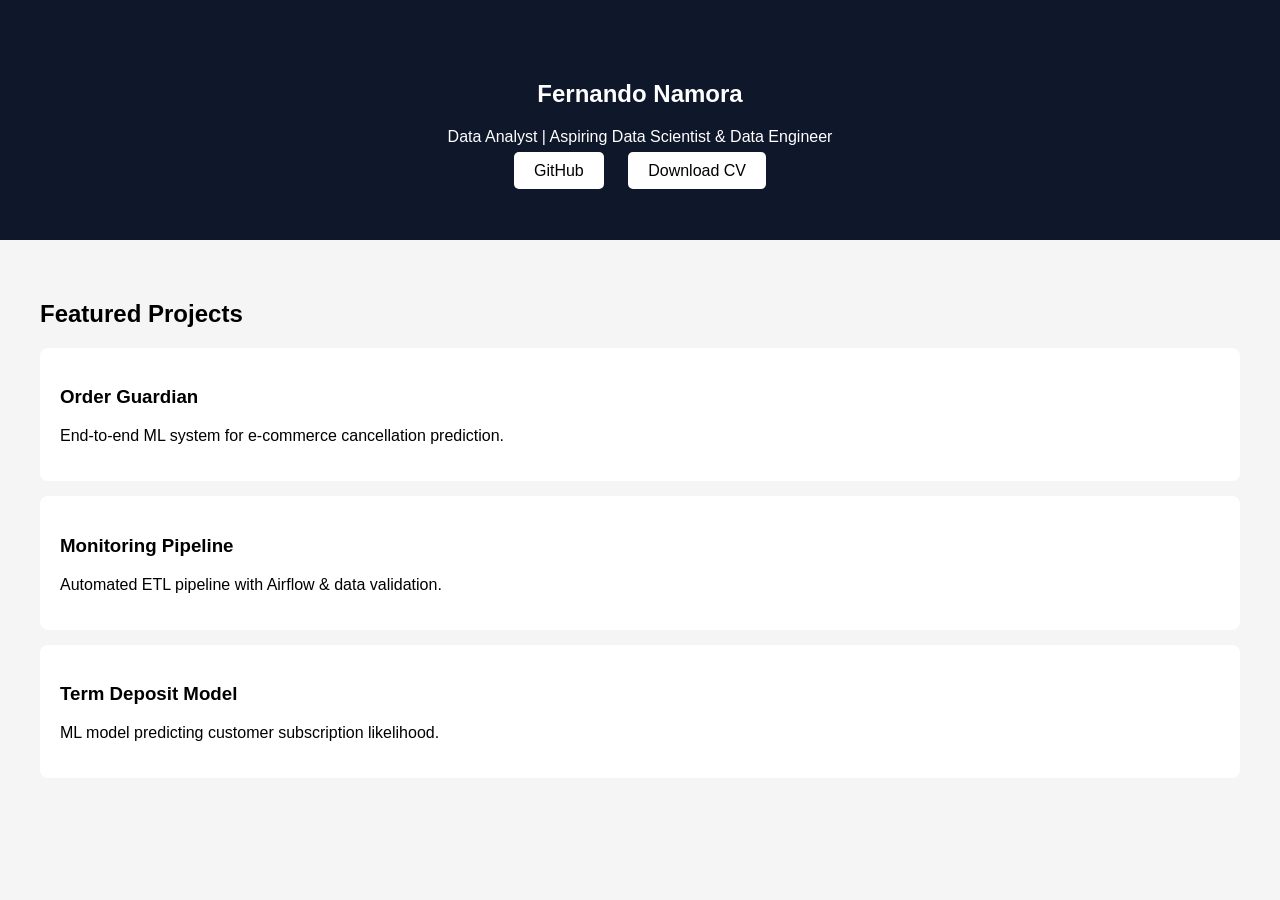
==== index.html @ d8ffb39f "Initial clean portfolio" ====
<!DOCTYPE html>
<html lang="en">
<head>
  <meta charset="UTF-8">
  <title>Fernando Namora</title>
  <link rel="stylesheet" href="style.css">
</head>
<body>

  <section class="hero">
    <h1>Fernando Namora</h1>
    <p>Data Analyst | Aspiring Data Scientist & Data Engineer</p>
    <div class="buttons">
      <a href="https://github.com/namora-fernando">GitHub</a>
      <a href="#">Download CV</a>
    </div>
  </section>

  <section class="projects">
    <h2>Featured Projects</h2>

    <div class="card">
      <h3>Order Guardian</h3>
      <p>End-to-end ML system for e-commerce cancellation prediction.</p>
    </div>

    <div class="card">
      <h3>Monitoring Pipeline</h3>
      <p>Automated ETL pipeline with Airflow & data validation.</p>
    </div>

    <div class="card">
      <h3>Term Deposit Model</h3>
      <p>ML model predicting customer subscription likelihood.</p>
    </div>

  </section>

</body>
</html>
---- style.css ----
body {
  font-family: Arial;
  margin: 0;
  background: #f5f5f5;
}

.hero {
  text-align: center;
  padding: 60px;
  background: #0f172a;
  color: white;
}

.buttons a {
  margin: 10px;
  padding: 10px 20px;
  background: white;
  color: black;
  text-decoration: none;
  border-radius: 5px;
}

.projects {
  padding: 40px;
}

.card {
  background: white;
  padding: 20px;
  margin: 15px 0;
  border-radius: 8px;
}
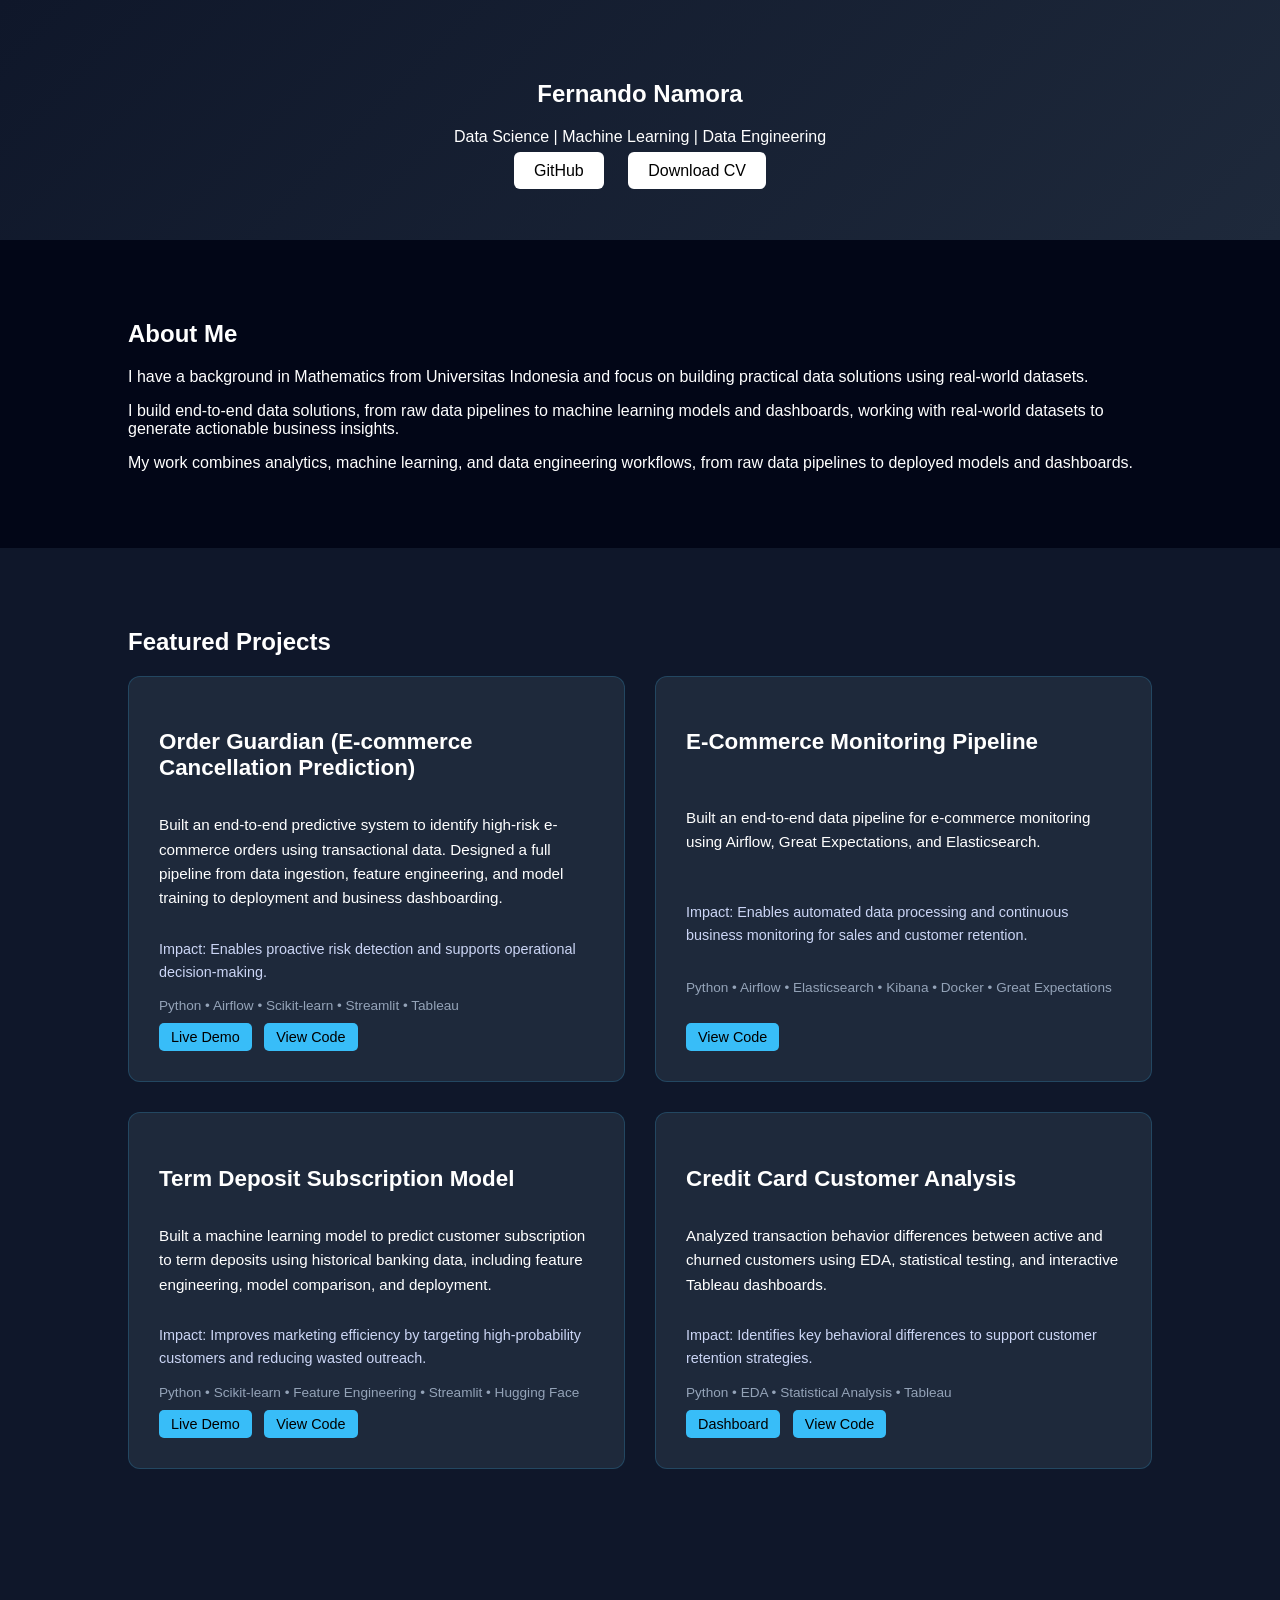
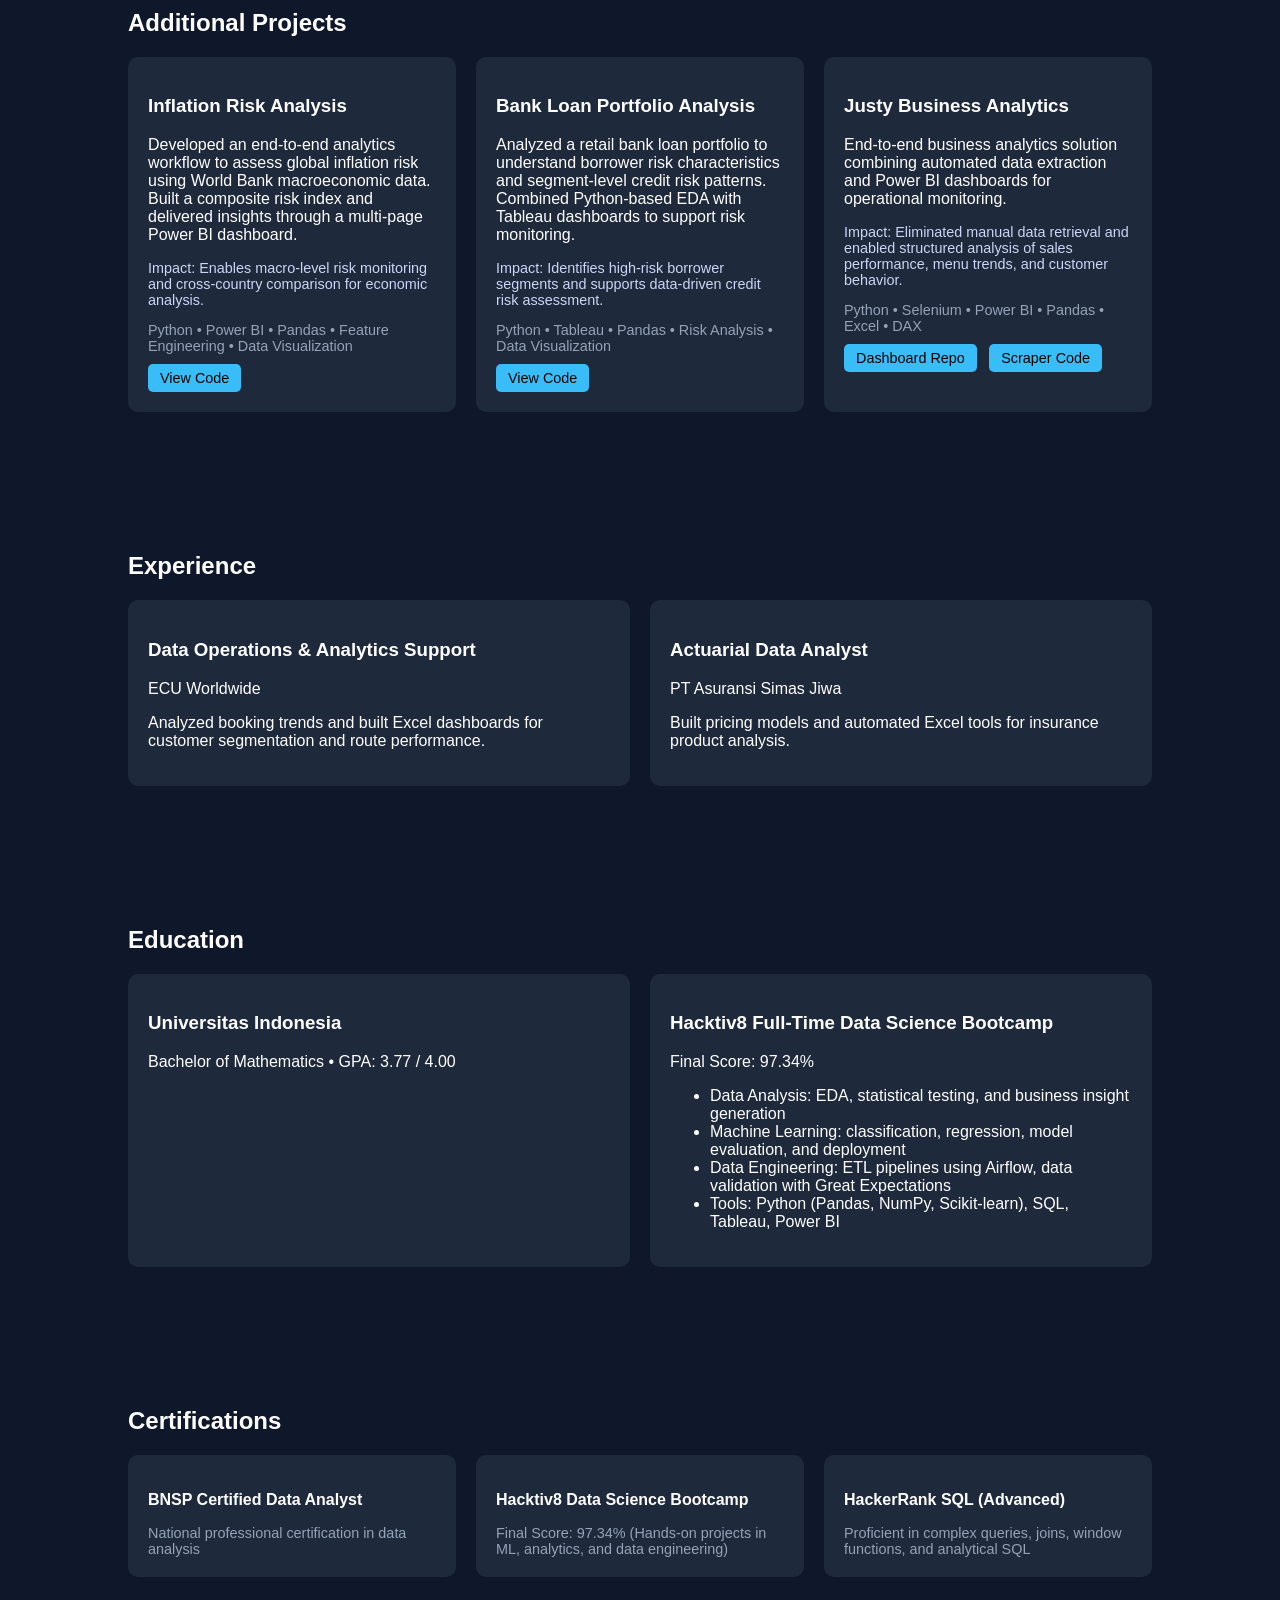
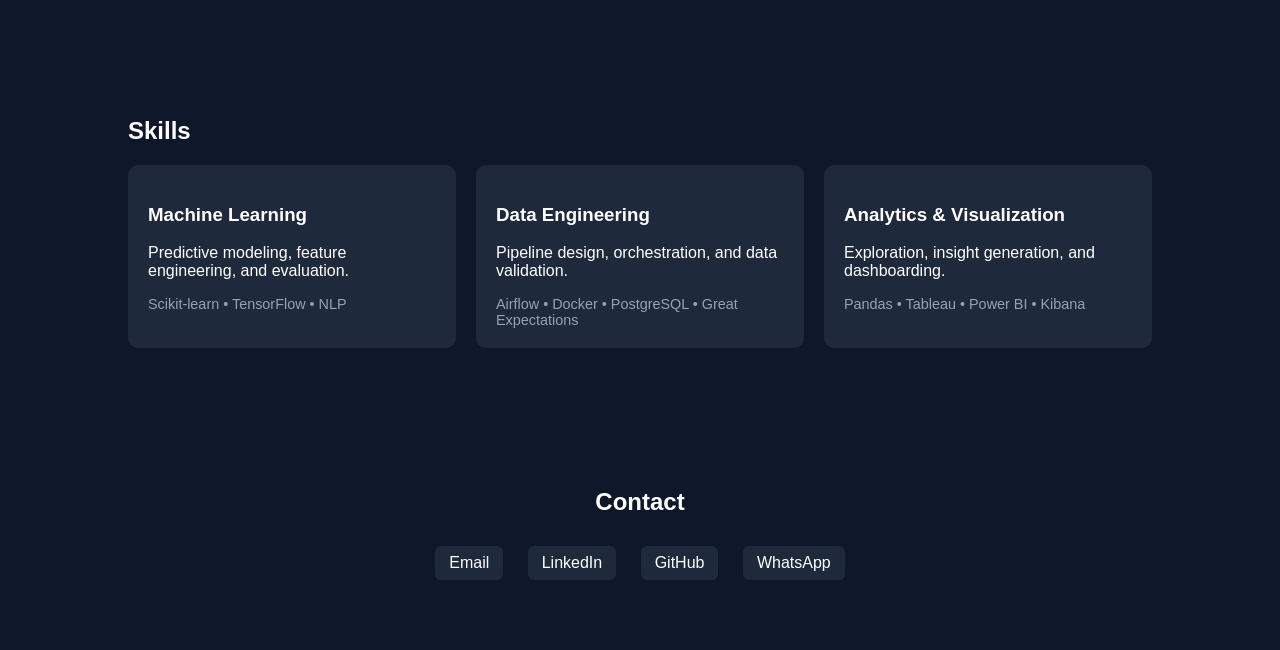
==== commit dfb70422: "Initial commit" ====
--- a/index.html
+++ b/index.html
@@ -7,34 +7,326 @@
 </head>
 <body>
 
-  <section class="hero">
-    <h1>Fernando Namora</h1>
-    <p>Data Analyst | Aspiring Data Scientist & Data Engineer</p>
-    <div class="buttons">
-      <a href="https://github.com/namora-fernando">GitHub</a>
-      <a href="#">Download CV</a>
-    </div>
-  </section>
-
-  <section class="projects">
-    <h2>Featured Projects</h2>
-
-    <div class="card">
-      <h3>Order Guardian</h3>
-      <p>End-to-end ML system for e-commerce cancellation prediction.</p>
-    </div>
-
-    <div class="card">
-      <h3>Monitoring Pipeline</h3>
-      <p>Automated ETL pipeline with Airflow & data validation.</p>
-    </div>
-
-    <div class="card">
-      <h3>Term Deposit Model</h3>
-      <p>ML model predicting customer subscription likelihood.</p>
-    </div>
-
-  </section>
+<!-- HERO -->
+<section class="hero">
+  <h1>Fernando Namora</h1>
+  <p>Data Science | Machine Learning | Data Engineering</p>
+
+  <div class="buttons">
+    <a href="https://github.com/namora-fernando" target="_blank">GitHub</a>
+    <a href="assets/Fernando_Namora_CV.pdf" download>Download CV</a>
+  </div>
+</section>
+
+<!-- ABOUT -->
+<section class="about">
+  <h2>About Me</h2>
+
+  <p>
+    I have a background in Mathematics from Universitas Indonesia and focus on building practical data solutions using real-world datasets.
+  </p>
+
+  <p> 
+    I build end-to-end data solutions, from raw data pipelines to machine learning models and dashboards, working with real-world datasets to generate actionable business insights. 
+  </p>
+
+  <p>
+    My work combines analytics, machine learning, and data engineering workflows, from raw data pipelines to deployed models and dashboards.
+  </p>
+</section>
+
+<!-- FEATURED PROJECTS -->
+<section class="projects">
+  <h2>Featured Projects</h2>
+
+  <div class="featured-grid">
+
+    <div class="featured-card">
+      <h3>
+        <a href="projects/order-guardian.html">
+          Order Guardian (E-commerce Cancellation Prediction)
+        </a>
+      </h3>
+
+      <p class="desc">
+        Built an end-to-end predictive system to identify high-risk e-commerce orders using transactional data.
+        Designed a full pipeline from data ingestion, feature engineering, and model training to deployment and business dashboarding.
+      </p>
+
+      <p class="impact">
+        Impact: Enables proactive risk detection and supports operational decision-making.
+      </p>
+
+      <span>Python • Airflow • Scikit-learn • Streamlit • Tableau</span>
+
+      <div class="links">
+        <a href="https://huggingface.co/spaces/Heizsenberg/order-guardian" target="_blank">Live Demo</a>
+        <a href="https://github.com/FTDS-assignment-bay/p2-final-project-ftds-051-rmt-group-001" target="_blank">View Code</a>
+      </div>
+    </div>
+
+    <div class="featured-card">
+      <h3>
+        <a href="projects/monitoring-pipeline.html">
+          E-Commerce Monitoring Pipeline
+        </a>
+      </h3>
+
+      <p class="desc">
+      Built an end-to-end data pipeline for e-commerce monitoring using Airflow, Great Expectations, and Elasticsearch.
+      </p>
+
+      <p class="impact">
+      Impact: Enables automated data processing and continuous business monitoring for sales and customer retention.
+      </p>
+
+      <span>Python • Airflow • Elasticsearch • Kibana • Docker • Great Expectations</span>
+
+      <div class="links">
+        <a href="https://github.com/namora-fernando/ecommerce-sales-retention-monitoring-pipeline" target="_blank">View Code</a>
+      </div>
+    </div>
+
+    <div class="featured-card">
+      <h3>
+        <a href="projects/term-deposit.html">
+          Term Deposit Subscription Model
+        </a>
+      </h3>
+
+      <p class="desc">
+        Built a machine learning model to predict customer subscription to term deposits using historical banking data, including feature engineering, model comparison, and deployment.
+      </p>
+
+      <p class="impact">
+        Impact: Improves marketing efficiency by targeting high-probability customers and reducing wasted outreach.
+      </p>
+
+      <span>Python • Scikit-learn • Feature Engineering • Streamlit • Hugging Face</span>
+
+      <div class="links">
+        <a href="https://huggingface.co/spaces/namorafn7/term-deposit-subscription-model" target="_blank">Live Demo</a>
+        <a href="https://github.com/namora-fernando/term-deposit-subscription-model" target="_blank">View Code</a>
+      </div>
+    </div>
+
+    <div class="featured-card">
+      <h3>
+        <a href="projects/credit-card.html">
+          Credit Card Customer Analysis
+        </a>
+      </h3>
+
+      <p class="desc">
+        Analyzed transaction behavior differences between active and churned customers using EDA, statistical testing, and interactive Tableau dashboards.
+      </p>
+
+      <p class="impact">
+        Impact: Identifies key behavioral differences to support customer retention strategies.
+      </p>
+
+      <span>Python • EDA • Statistical Analysis • Tableau</span>
+
+      <div class="links">
+        <a href="https://public.tableau.com/app/profile/fernando.namora/viz/P0M1_fernando_namora/CustomerTransactionComparison" target="_blank">Dashboard</a>
+        <a href="https://github.com/namora-fernando/credit-card-transactions-analysis" target="_blank">View Code</a>
+      </div>
+    </div>
+
+  </div>
+</section>
+
+<!-- ADDITIONAL PROJECTS -->
+<section class="additional-projects">
+  <h2>Additional Projects</h2>
+
+  <div class="grid">
+
+    <div class="card">
+      <h3>
+        <a href="projects/inflation-risk.html">
+          Inflation Risk Analysis
+        </a>
+      </h3>
+
+      <p>
+        Developed an end-to-end analytics workflow to assess global inflation risk using World Bank macroeconomic data.
+        Built a composite risk index and delivered insights through a multi-page Power BI dashboard.
+      </p>
+
+      <p class="impact">
+        Impact: Enables macro-level risk monitoring and cross-country comparison for economic analysis.
+      </p>
+
+      <span>Python • Power BI • Pandas • Feature Engineering • Data Visualization</span>
+
+      <div class="links">
+        <a href="https://github.com/namora-fernando/inflation-risk-analysis" target="_blank">View Code</a>
+      </div>
+    </div>
+
+    <div class="card">
+      <h3>
+        <a href="projects/bank-loan.html">
+          Bank Loan Portfolio Analysis
+        </a>
+      </h3>
+
+      <p>
+        Analyzed a retail bank loan portfolio to understand borrower risk characteristics and segment-level credit risk patterns.
+        Combined Python-based EDA with Tableau dashboards to support risk monitoring.
+      </p>
+
+      <p class="impact">
+        Impact: Identifies high-risk borrower segments and supports data-driven credit risk assessment.
+      </p>
+
+      <span>Python • Tableau • Pandas • Risk Analysis • Data Visualization</span>
+
+      <div class="links">
+        <a href="https://github.com/namora-fernando/bank-loan-portfolio-analysis" target="_blank">View Code</a>
+      </div>
+    </div>
+
+    <div class="card">
+      <h3>
+        <a href="projects/justy.html">
+          Justy Business Analytics
+        </a>
+      </h3>
+
+      <p>
+      End-to-end business analytics solution combining automated data extraction and Power BI dashboards for operational monitoring.
+      </p>
+
+      <p class="impact">
+      Impact: Eliminated manual data retrieval and enabled structured analysis of sales performance, menu trends, and customer behavior.
+      </p>
+
+      <span>Python • Selenium • Power BI • Pandas • Excel • DAX</span>
+
+      <div class="links">
+        <a href="https://github.com/namora-fernando/justy-sales-dashboard" target="_blank">Dashboard Repo</a>
+        <a href="https://github.com/namora-fernando/justy-transactions-scraper" target="_blank">Scraper Code</a>
+      </div>
+    </div>
+
+  </div>
+</section>
+
+<!-- EXPERIENCE -->
+<section class="experience">
+  <h2>Experience</h2>
+
+  <div class="grid">
+
+    <div class="card">
+      <h3>Data Operations & Analytics Support</h3>
+      <p>ECU Worldwide</p>
+      <p>Analyzed booking trends and built Excel dashboards for customer segmentation and route performance.</p>
+    </div>
+
+    <div class="card">
+      <h3>Actuarial Data Analyst</h3>
+      <p>PT Asuransi Simas Jiwa</p>
+      <p>Built pricing models and automated Excel tools for insurance product analysis.</p>
+    </div>
+
+  </div>
+</section>
+
+<!-- EDUCATION -->
+<section class="education">
+  <h2>Education</h2>
+
+  <div class="grid">
+
+    <div class="card">
+      <h3>Universitas Indonesia</h3>
+      <p>Bachelor of Mathematics • GPA: 3.77 / 4.00</p>
+    </div>
+
+    <div class="card">
+      <h3>Hacktiv8 Full-Time Data Science Bootcamp</h3>
+      <p>Final Score: 97.34%</p>
+
+      <ul>
+        <li>Data Analysis: EDA, statistical testing, and business insight generation</li>
+        <li>Machine Learning: classification, regression, model evaluation, and deployment</li>
+        <li>Data Engineering: ETL pipelines using Airflow, data validation with Great Expectations</li>
+        <li>Tools: Python (Pandas, NumPy, Scikit-learn), SQL, Tableau, Power BI</li>
+      </ul>
+    </div>
+
+  </div>
+</section>
+
+<!-- CERTIFICATIONS -->
+<section class="certifications">
+  <h2>Certifications</h2>
+
+  <div class="grid">
+
+    <div class="card">
+      <p><strong>BNSP Certified Data Analyst</strong></p>
+      <span>National professional certification in data analysis</span>
+    </div>
+
+    <div class="card">
+      <p><strong>Hacktiv8 Data Science Bootcamp</strong></p>
+      <span>Final Score: 97.34% (Hands-on projects in ML, analytics, and data engineering)</span>
+    </div>
+
+    <div class="card">
+      <p><strong>HackerRank SQL (Advanced)</strong></p>
+      <span>
+        Proficient in complex queries, joins, window functions, and analytical SQL
+      </span>
+    </div>
+
+  </div>
+
+</section>
+
+<!-- SKILLS -->
+<section class="skills">
+  <h2>Skills</h2>
+
+  <div class="grid">
+
+    <div class="card">
+      <h3>Machine Learning</h3>
+      <p>Predictive modeling, feature engineering, and evaluation.</p>
+      <span>Scikit-learn • TensorFlow • NLP</span>
+    </div>
+
+    <div class="card">
+      <h3>Data Engineering</h3>
+      <p>Pipeline design, orchestration, and data validation.</p>
+      <span>Airflow • Docker • PostgreSQL • Great Expectations</span>
+    </div>
+
+    <div class="card">
+      <h3>Analytics & Visualization</h3>
+      <p>Exploration, insight generation, and dashboarding.</p>
+      <span>Pandas • Tableau • Power BI • Kibana</span>
+    </div>
+
+  </div>
+</section>
+
+<!-- CONTACT -->
+<section class="contact">
+  <h2>Contact</h2>
+
+  <div class="contact-links">
+    <a href="mailto:namorafn7@gmail.com">Email</a>
+    <a href="https://linkedin.com/in/fernando-namora" target="_blank">LinkedIn</a>
+    <a href="https://github.com/namora-fernando" target="_blank">GitHub</a>
+    <a href="https://wa.me/6285781172005" target="_blank">WhatsApp</a>
+  </div>
+
+</section>
 
 </body>
 </html>
--- a/style.css
+++ b/style.css
@@ -1,14 +1,22 @@
 body {
-  font-family: Arial;
   margin: 0;
-  background: #f5f5f5;
-}
-
+  font-family: 'Segoe UI', sans-serif;
+  background: #0f172a;
+  color: white;
+}
+
+section {
+  padding: 60px 10%;
+}
+
+h2 {
+  margin-bottom: 20px;
+}
+
+/* HERO */
 .hero {
   text-align: center;
-  padding: 60px;
-  background: #0f172a;
-  color: white;
+  background: linear-gradient(135deg, #0f172a, #1e293b);
 }
 
 .buttons a {
@@ -17,16 +25,196 @@
   background: white;
   color: black;
   text-decoration: none;
+  border-radius: 6px;
+}
+
+/* ABOUT */
+.about {
+  background: #020617;
+}
+
+/* GRID (GENERAL) */
+.grid {
+  display: grid;
+  grid-template-columns: repeat(auto-fit, minmax(250px, 1fr));
+  gap: 20px;
+}
+
+/* FEATURED PROJECTS GRID */
+.featured-grid {
+  display: grid;
+  grid-template-columns: 1fr 1fr;
+  gap: 30px;
+  max-width: 1100px;
+  margin: 0 auto;
+}
+
+/* CARD (GENERAL) */
+.card {
+  background: #1e293b;
+  padding: 20px;
+  border-radius: 10px;
+  transition: 0.3s;
+}
+
+.card:hover {
+  transform: translateY(-5px);
+  background: #334155;
+}
+
+.card span {
+  display: block;
+  margin-top: 10px;
+  font-size: 0.9em;
+  color: #94a3b8;
+}
+
+/* FEATURED CARD (BIG VERSION) */
+.featured-card {
+  background: #1e293b;
+  padding: 30px;
+  border-radius: 12px;
+
+  min-height: 280px;
+  display: flex;
+  flex-direction: column;
+  justify-content: space-between;
+
+  border: 1px solid rgba(56, 189, 248, 0.2);
+  transition: 0.3s;
+}
+
+.featured-card:hover {
+  transform: translateY(-5px);
+  background: #334155;
+}
+
+.featured-card h3 {
+  font-size: 1.4rem;
+}
+
+.featured-card p {
+  font-size: 0.95rem;
+  line-height: 1.6;
+}
+
+.featured-card span {
+  font-size: 0.85rem;
+  color: #94a3b8;
+}
+
+.featured-card .desc {
+  margin-top: 10px;
+}
+
+.featured-card .impact {
+  margin-top: 12px;
+  font-size: 0.9em;
+  color: #cbd5f5;
+  font-weight: 500;
+}
+
+/* LINKS */
+.links a {
+  display: inline-block;
+  margin-top: 10px;
+  margin-right: 8px;
+  padding: 6px 12px;
+  background: #38bdf8;
+  color: black;
+  text-decoration: none;
   border-radius: 5px;
-}
-
-.projects {
-  padding: 40px;
-}
-
-.card {
-  background: white;
-  padding: 20px;
-  margin: 15px 0;
-  border-radius: 8px;
+  font-size: 0.9em;
+}
+
+.links a:hover {
+  background: #0ea5e9;
+}
+
+/* GENERAL IMPACT TEXT */
+.impact {
+  margin-top: 10px;
+  font-size: 0.9em;
+  color: #cbd5f5;
+}
+
+/* LINKS IN TITLE */
+.card h3 a,
+.featured-card h3 a {
+  color: white;
+  text-decoration: none;
+}
+
+.card h3 a:hover,
+.featured-card h3 a:hover {
+  text-decoration: underline;
+}
+
+/* CONTACT */
+.contact {
+  text-align: center;
+}
+
+.contact-links a {
+  display: inline-block;
+  margin: 10px;
+  padding: 8px 14px;
+  background: #1e293b;
+  border-radius: 6px;
+  text-decoration: none;
+  color: white;
+}
+
+.contact-links a:hover {
+  background: #334155;
+}
+
+/* PROJECT DETAIL PAGE */
+.project-section {
+  max-width: 900px;
+  margin: 0 auto;
+  padding: 40px 20px;
+}
+
+.project-section h2 {
+  margin-bottom: 10px;
+}
+
+.project-section p {
+  color: #cbd5f5;
+  line-height: 1.6;
+  margin-bottom: 12px;
+}
+
+.project-section ul {
+  padding-left: 20px;
+  line-height: 1.6;
+  color: #cbd5f5;
+}
+
+.project-section li {
+  margin-bottom: 8px;
+}
+
+.project-hero {
+  text-align: center;
+  padding: 50px 20px;
+}
+
+.project-logo {
+  width: 160px;
+  margin: 20px 0;
+}
+
+.project-section img.architecture {
+  width: 100%;
+  border-radius: 10px;
+  margin: 20px 0;
+}
+
+/* RESPONSIVE */
+@media (max-width: 768px) {
+  .featured-grid {
+    grid-template-columns: 1fr;
+  }
 }
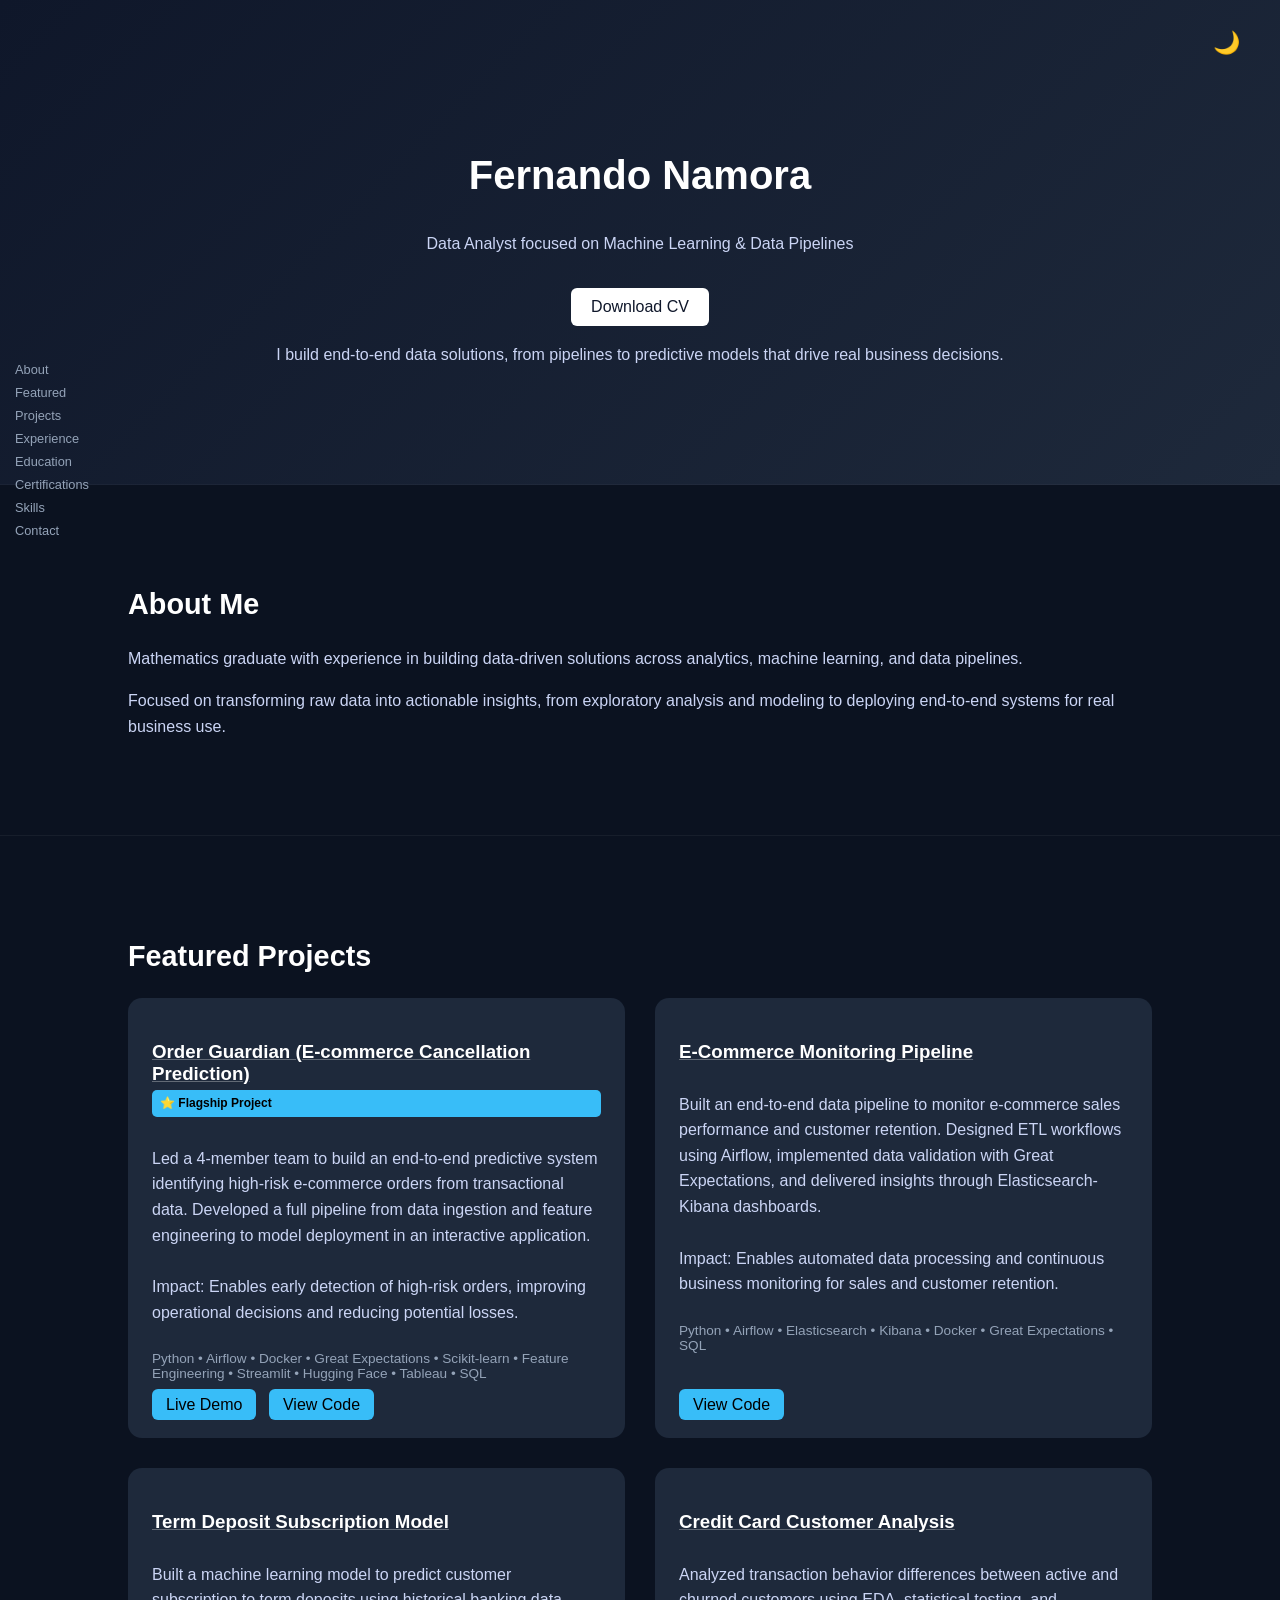
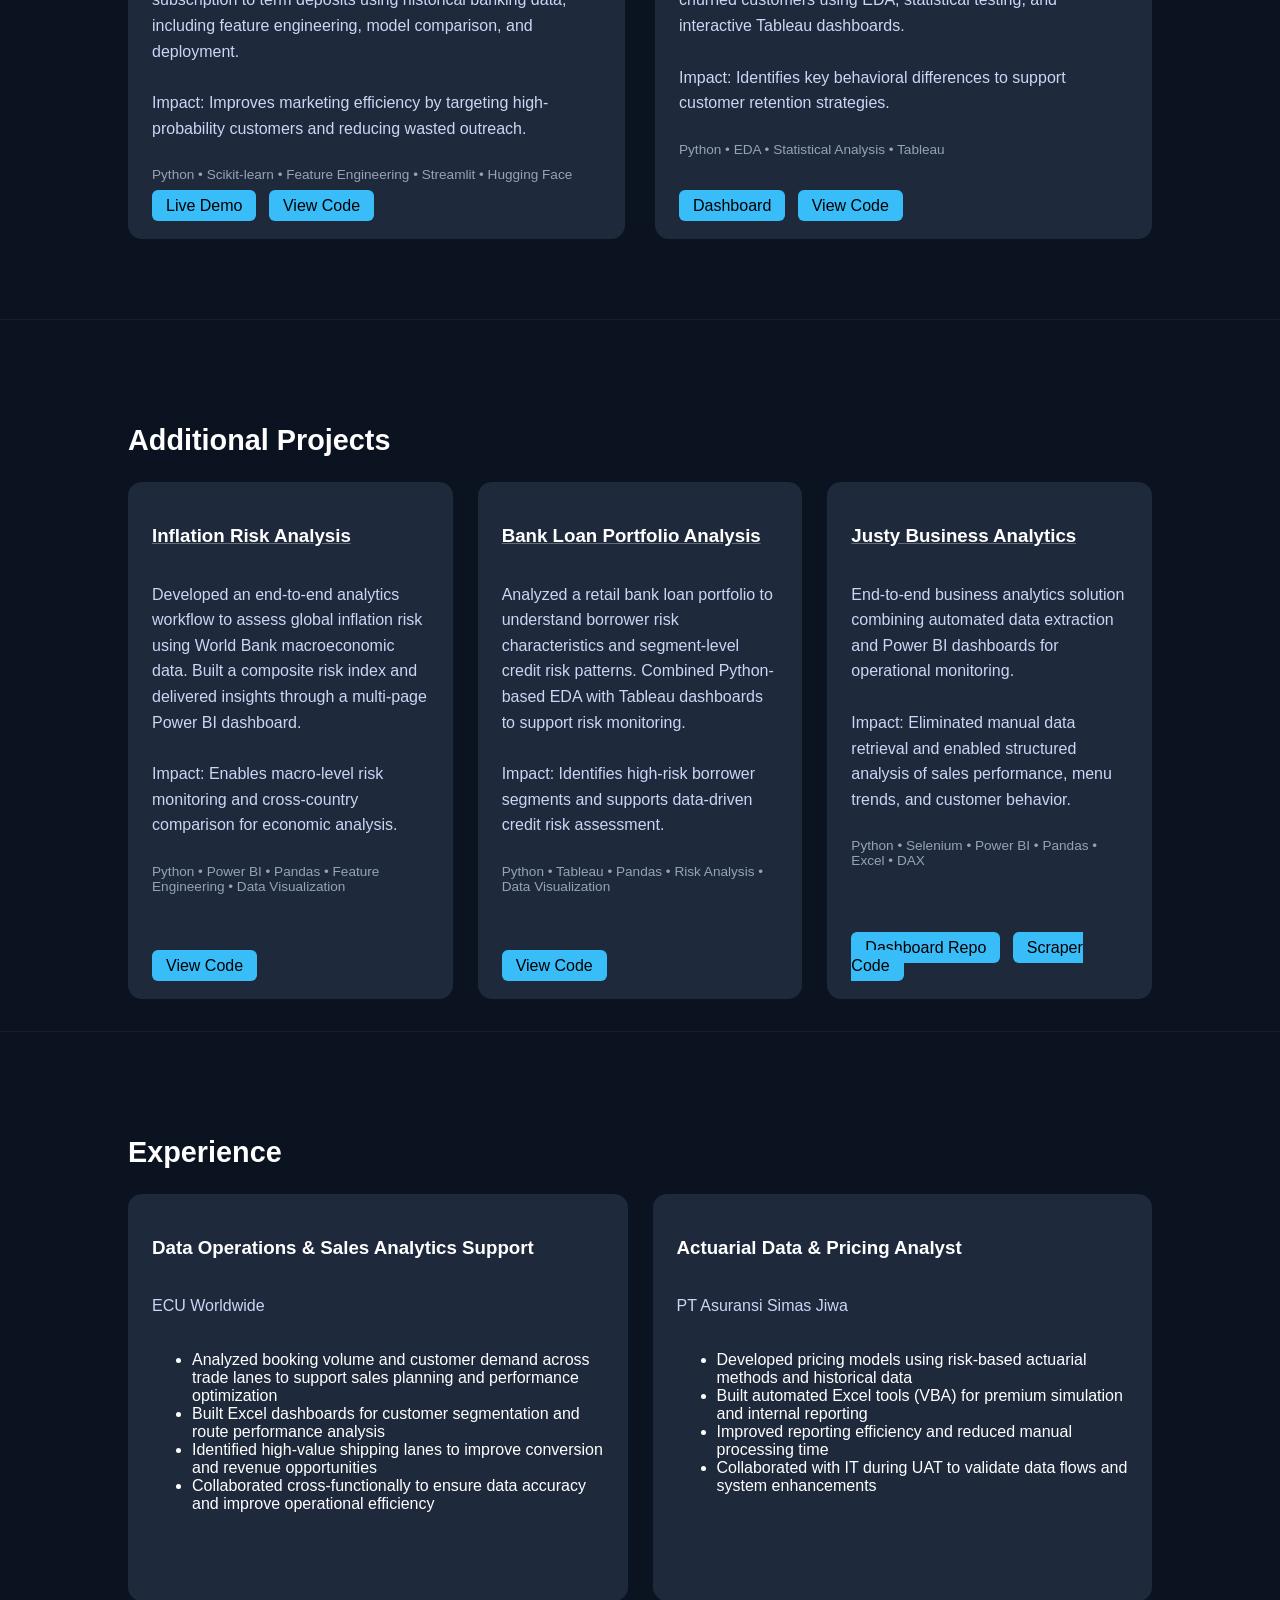
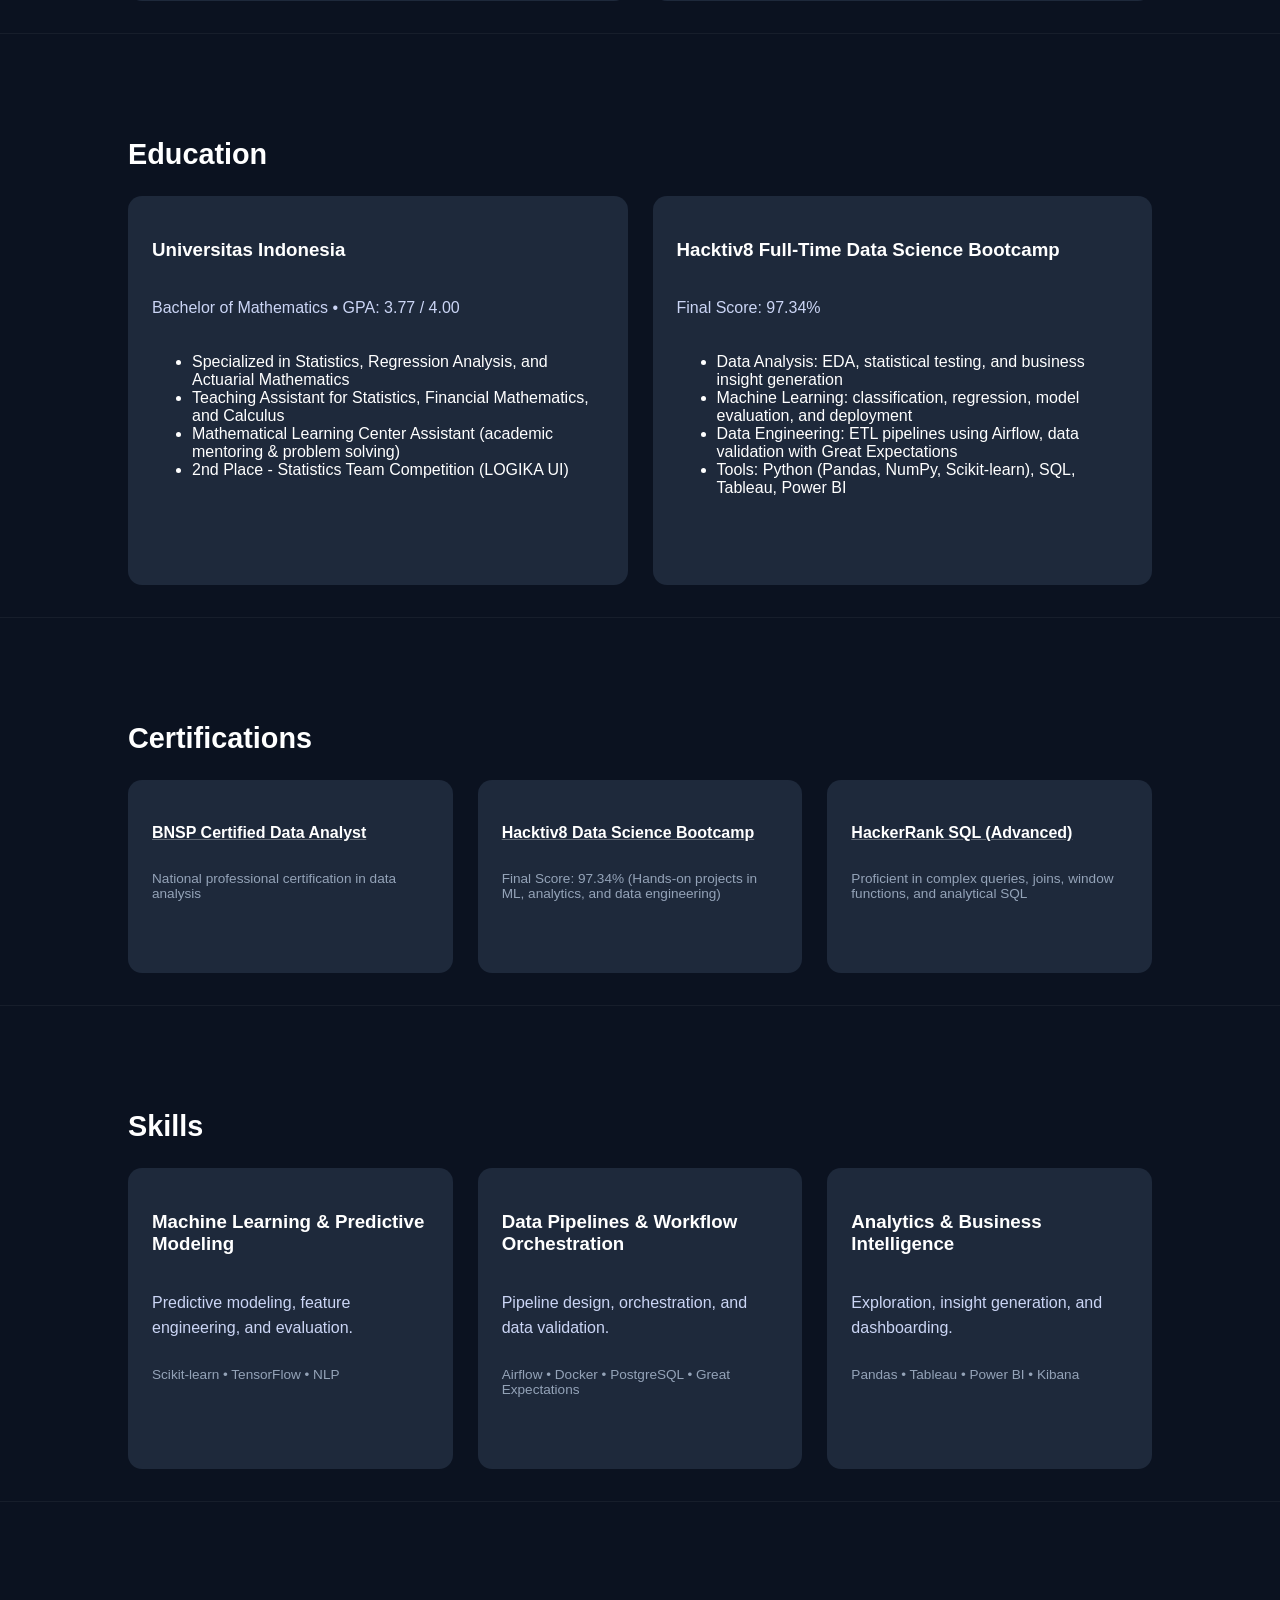
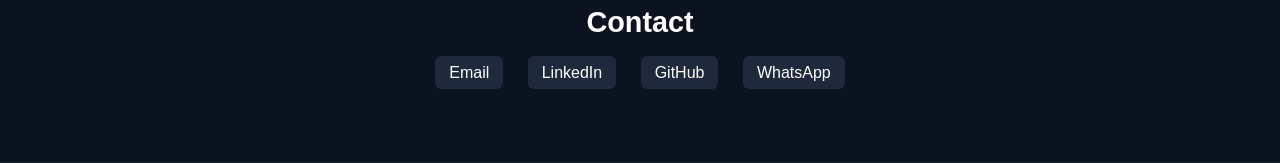
==== commit 2b8a72e7: "Updated completion" ====
--- a/index.html
+++ b/index.html
@@ -5,38 +5,54 @@
   <title>Fernando Namora</title>
   <link rel="stylesheet" href="style.css">
 </head>
+
 <body>
+
+<!-- SIDEBAR -->
+<div class="sidebar">
+  <a href="#about">About</a>
+  <a href="#projects">Featured</a>
+  <a href="#additional">Projects</a>
+  <a href="#experience">Experience</a>
+  <a href="#education">Education</a>
+  <a href="#certifications">Certifications</a>
+  <a href="#skills">Skills</a>
+  <a href="#contact">Contact</a>
+</div>
 
 <!-- HERO -->
 <section class="hero">
+
+  <div class="toggle" onclick="toggleTheme()">🌙</div>
   <h1>Fernando Namora</h1>
-  <p>Data Science | Machine Learning | Data Engineering</p>
+  <p>Data Analyst focused on Machine Learning & Data Pipelines</p>
 
   <div class="buttons">
-    <a href="https://github.com/namora-fernando" target="_blank">GitHub</a>
     <a href="assets/Fernando_Namora_CV.pdf" download>Download CV</a>
   </div>
+
+  <p class="tagline">
+    I build end-to-end data solutions, from pipelines to predictive models that drive real business decisions.
+  </p>
+
 </section>
 
 <!-- ABOUT -->
-<section class="about">
+<section id="about" class="about">
   <h2>About Me</h2>
 
   <p>
-    I have a background in Mathematics from Universitas Indonesia and focus on building practical data solutions using real-world datasets.
+    Mathematics graduate with experience in building data-driven solutions across analytics, machine learning, and data pipelines.
   </p>
 
-  <p> 
-    I build end-to-end data solutions, from raw data pipelines to machine learning models and dashboards, working with real-world datasets to generate actionable business insights. 
+  <p>
+    Focused on transforming raw data into actionable insights, from exploratory analysis and modeling to deploying end-to-end systems for real business use.
   </p>
 
-  <p>
-    My work combines analytics, machine learning, and data engineering workflows, from raw data pipelines to deployed models and dashboards.
-  </p>
 </section>
 
 <!-- FEATURED PROJECTS -->
-<section class="projects">
+<section id="projects" class="projects">
   <h2>Featured Projects</h2>
 
   <div class="featured-grid">
@@ -46,18 +62,22 @@
         <a href="projects/order-guardian.html">
           Order Guardian (E-commerce Cancellation Prediction)
         </a>
+        <p class="badge">⭐ Flagship Project</p>
       </h3>
 
       <p class="desc">
-        Built an end-to-end predictive system to identify high-risk e-commerce orders using transactional data.
-        Designed a full pipeline from data ingestion, feature engineering, and model training to deployment and business dashboarding.
-      </p>
-
-      <p class="impact">
-        Impact: Enables proactive risk detection and supports operational decision-making.
-      </p>
-
-      <span>Python • Airflow • Scikit-learn • Streamlit • Tableau</span>
+        Led a 4-member team to build an end-to-end predictive system identifying high-risk e-commerce orders from transactional data.
+
+        Developed a full pipeline from data ingestion and feature engineering to model deployment in an interactive application.
+      </p>
+
+      <p class="impact">
+        Impact: Enables early detection of high-risk orders, improving operational decisions and reducing potential losses.
+      </p>
+
+      <span>
+        Python • Airflow • Docker • Great Expectations • Scikit-learn • Feature Engineering • Streamlit • Hugging Face • Tableau • SQL
+      </span>
 
       <div class="links">
         <a href="https://huggingface.co/spaces/Heizsenberg/order-guardian" target="_blank">Live Demo</a>
@@ -73,14 +93,16 @@
       </h3>
 
       <p class="desc">
-      Built an end-to-end data pipeline for e-commerce monitoring using Airflow, Great Expectations, and Elasticsearch.
+        Built an end-to-end data pipeline to monitor e-commerce sales performance and customer retention.
+
+        Designed ETL workflows using Airflow, implemented data validation with Great Expectations, and delivered insights through Elasticsearch-Kibana dashboards.
       </p>
 
       <p class="impact">
       Impact: Enables automated data processing and continuous business monitoring for sales and customer retention.
       </p>
 
-      <span>Python • Airflow • Elasticsearch • Kibana • Docker • Great Expectations</span>
+      <span>Python • Airflow • Elasticsearch • Kibana • Docker • Great Expectations • SQL</span>
 
       <div class="links">
         <a href="https://github.com/namora-fernando/ecommerce-sales-retention-monitoring-pipeline" target="_blank">View Code</a>
@@ -137,7 +159,8 @@
 </section>
 
 <!-- ADDITIONAL PROJECTS -->
-<section class="additional-projects">
+<section id="additional" class="additional-projects">
+
   <h2>Additional Projects</h2>
 
   <div class="grid">
@@ -215,28 +238,42 @@
 </section>
 
 <!-- EXPERIENCE -->
-<section class="experience">
+<section id="experience" class="experience">
+
   <h2>Experience</h2>
 
   <div class="grid">
 
     <div class="card">
-      <h3>Data Operations & Analytics Support</h3>
+      <h3>Data Operations & Sales Analytics Support</h3>
       <p>ECU Worldwide</p>
-      <p>Analyzed booking trends and built Excel dashboards for customer segmentation and route performance.</p>
-    </div>
-
-    <div class="card">
-      <h3>Actuarial Data Analyst</h3>
+
+      <ul>
+        <li>Analyzed booking volume and customer demand across trade lanes to support sales planning and performance optimization</li>
+        <li>Built Excel dashboards for customer segmentation and route performance analysis</li>
+        <li>Identified high-value shipping lanes to improve conversion and revenue opportunities</li>
+        <li>Collaborated cross-functionally to ensure data accuracy and improve operational efficiency</li>
+      </ul>
+    </div>
+
+    <div class="card">
+      <h3>Actuarial Data & Pricing Analyst</h3>
       <p>PT Asuransi Simas Jiwa</p>
-      <p>Built pricing models and automated Excel tools for insurance product analysis.</p>
+
+      <ul>
+        <li>Developed pricing models using risk-based actuarial methods and historical data</li>
+        <li>Built automated Excel tools (VBA) for premium simulation and internal reporting</li>
+        <li>Improved reporting efficiency and reduced manual processing time</li>
+        <li>Collaborated with IT during UAT to validate data flows and system enhancements</li>
+      </ul>
     </div>
 
   </div>
 </section>
 
 <!-- EDUCATION -->
-<section class="education">
+<section id="education" class="education">
+
   <h2>Education</h2>
 
   <div class="grid">
@@ -244,6 +281,13 @@
     <div class="card">
       <h3>Universitas Indonesia</h3>
       <p>Bachelor of Mathematics • GPA: 3.77 / 4.00</p>
+
+      <ul>
+        <li>Specialized in Statistics, Regression Analysis, and Actuarial Mathematics</li>
+        <li>Teaching Assistant for Statistics, Financial Mathematics, and Calculus</li>
+        <li>Mathematical Learning Center Assistant (academic mentoring & problem solving)</li>
+        <li>2nd Place - Statistics Team Competition (LOGIKA UI)</li>
+      </ul>
     </div>
 
     <div class="card">
@@ -262,52 +306,73 @@
 </section>
 
 <!-- CERTIFICATIONS -->
-<section class="certifications">
+<section id="certifications" class="certifications">
+
   <h2>Certifications</h2>
 
   <div class="grid">
 
     <div class="card">
-      <p><strong>BNSP Certified Data Analyst</strong></p>
+      <p>
+        <strong>
+          <a href="https://drive.google.com/file/d/1SjHZ2Mke8bSS2M7MqyxYQujpFwU1jrJF/view" target="_blank">
+            BNSP Certified Data Analyst
+          </a>
+        </strong>
+      </p>
       <span>National professional certification in data analysis</span>
     </div>
 
     <div class="card">
-      <p><strong>Hacktiv8 Data Science Bootcamp</strong></p>
-      <span>Final Score: 97.34% (Hands-on projects in ML, analytics, and data engineering)</span>
-    </div>
-
-    <div class="card">
-      <p><strong>HackerRank SQL (Advanced)</strong></p>
+      <p>
+        <strong>
+          <a href="https://drive.google.com/file/d/1qPF958oAiu2BvctToTT0fpte44g1cBb7/view?usp=sharing" target="_blank">
+            Hacktiv8 Data Science Bootcamp
+          </a>
+        </strong>
+      </p>
+      <span>
+        Final Score: 97.34% (Hands-on projects in ML, analytics, and data engineering)
+      </span>
+    </div>
+
+    <div class="card">
+      <p>
+        <strong>
+          <a href="https://www.hackerrank.com/certificates/c2a5965c3aa8" target="_blank">
+            HackerRank SQL (Advanced)
+          </a>
+        </strong>
+      </p>
       <span>
         Proficient in complex queries, joins, window functions, and analytical SQL
       </span>
     </div>
 
   </div>
-
 </section>
 
 <!-- SKILLS -->
-<section class="skills">
+<section id="skills" class="skills">
+
   <h2>Skills</h2>
 
   <div class="grid">
 
     <div class="card">
-      <h3>Machine Learning</h3>
+      <h3>Machine Learning & Predictive Modeling</h3>
       <p>Predictive modeling, feature engineering, and evaluation.</p>
       <span>Scikit-learn • TensorFlow • NLP</span>
     </div>
 
     <div class="card">
-      <h3>Data Engineering</h3>
+      <h3>Data Pipelines & Workflow Orchestration</h3>
       <p>Pipeline design, orchestration, and data validation.</p>
       <span>Airflow • Docker • PostgreSQL • Great Expectations</span>
     </div>
 
     <div class="card">
-      <h3>Analytics & Visualization</h3>
+      <h3>Analytics & Business Intelligence</h3>
       <p>Exploration, insight generation, and dashboarding.</p>
       <span>Pandas • Tableau • Power BI • Kibana</span>
     </div>
@@ -316,7 +381,8 @@
 </section>
 
 <!-- CONTACT -->
-<section class="contact">
+<section id="contact" class="contact">
+
   <h2>Contact</h2>
 
   <div class="contact-links">
@@ -328,5 +394,23 @@
 
 </section>
 
+<script>
+function toggleTheme() {
+  document.body.classList.toggle("light");
+
+  if (document.body.classList.contains("light")) {
+    localStorage.setItem("theme", "light");
+  } else {
+    localStorage.setItem("theme", "dark");
+  }
+}
+
+window.onload = function () {
+  if (localStorage.getItem("theme") === "light") {
+    document.body.classList.add("light");
+  }
+};
+</script>
+
 </body>
 </html>
--- a/style.css
+++ b/style.css
@@ -1,153 +1,194 @@
+/* RESET */
 body {
   margin: 0;
   font-family: 'Segoe UI', sans-serif;
-  background: #0f172a;
-  color: white;
-}
-
+  background: var(--bg);
+  color: var(--text);
+  transition: 0.3s;
+}
+
+/* THEME VARIABLES */
+:root {
+  --bg: #0f172a;
+  --section: #0b1220;
+  --card: #1e293b;
+  --card-hover: #334155;
+  --text: #ffffff;
+  --subtext: #cbd5f5;
+  --muted: #94a3b8;
+  --accent: #38bdf8;
+}
+
+/* LIGHT MODE */
+.light {
+  --bg: #f8fafc;
+  --section: #ffffff;
+  --card: #e2e8f0;
+  --card-hover: #cbd5e1;
+  --text: #0f172a;
+  --subtext: #334155;
+  --muted: #64748b;
+  --accent: #0ea5e9;
+}
+
+/* SECTION */
 section {
-  padding: 60px 10%;
-}
-
-h2 {
-  margin-bottom: 20px;
+  padding: 80px 10%;
+  background: var(--section);
+  border-bottom: 1px solid rgba(255,255,255,0.05);
 }
 
 /* HERO */
 .hero {
   text-align: center;
-  background: linear-gradient(135deg, #0f172a, #1e293b);
-}
-
+  background: linear-gradient(135deg, var(--bg), var(--card));
+  padding: 120px 10% 100px;
+}
+
+/* TYPO */
+h1 { font-size: 2.5rem; }
+h2 { font-size: 1.8rem; margin-bottom: 25px; }
+p { line-height: 1.6; color: var(--subtext); }
+
+/* BUTTON */
 .buttons a {
-  margin: 10px;
+  display: inline-block;
+  margin-top: 15px;
   padding: 10px 20px;
-  background: white;
-  color: black;
+  background: var(--text);
+  color: var(--bg);
   text-decoration: none;
   border-radius: 6px;
 }
 
-/* ABOUT */
-.about {
-  background: #020617;
-}
-
-/* GRID (GENERAL) */
+.buttons a:hover {
+  opacity: 0.85;
+}
+
+/* GRID */
 .grid {
   display: grid;
-  grid-template-columns: repeat(auto-fit, minmax(250px, 1fr));
-  gap: 20px;
-}
-
-/* FEATURED PROJECTS GRID */
+  grid-template-columns: repeat(auto-fit, minmax(280px, 1fr));
+  gap: 25px;
+}
+
+/* FEATURED GRID */
 .featured-grid {
   display: grid;
   grid-template-columns: 1fr 1fr;
   gap: 30px;
-  max-width: 1100px;
-  margin: 0 auto;
-}
-
-/* CARD (GENERAL) */
+  align-items: stretch;
+}
+
+/* CARD */
+.card, .featured-card {
+  background: var(--card);
+  padding: 24px;
+  border-radius: 14px;
+  transition: 0.3s;
+}
+
 .card {
-  background: #1e293b;
-  padding: 20px;
-  border-radius: 10px;
-  transition: 0.3s;
-}
-
-.card:hover {
+  display: flex;
+  flex-direction: column;
+  height: 100%;
+}
+
+.card:hover,
+.featured-card:hover {
+  background: var(--card-hover);
   transform: translateY(-5px);
-  background: #334155;
 }
 
 .card span {
+  margin-top: 10px;
+  font-size: 0.85rem;
+  color: var(--muted);
+}
+
+.card .impact {
+  margin-top: 10px;
+  font-weight: 500;
+}
+
+/* FEATURED CARD */
+.featured-card {
+  display: flex;
+  flex-direction: column;
+  min-height: 320px;
+}
+
+.featured-card h3 p {
+  margin: 0;
+}
+
+/* TEXT */
+.featured-card .desc {
+  margin-top: 10px;
+}
+
+.featured-card .impact {
+  margin-top: 10px;
+  font-weight: 500;
+}
+
+.featured-card span {
+  margin-top: 10px;
+  font-size: 0.85rem;
+  color: var(--muted);
+}
+
+.featured-card h3 {
+  display: flex;
+  flex-direction: column;
+  gap: 5px;
+}
+
+/* PUSH BUTTON DOWN */
+.links {
+  margin-top: auto;
+  padding-top: 15px;
+}
+
+.links a {
+  margin-top: 12px;
+  margin-right: 8px;
+  padding: 7px 14px;
+  background: var(--accent);
+  color: black;
+  text-decoration: none;
+  border-radius: 6px;
+}
+
+/* BADGE */
+.badge {
+  display: inline-block;
+  margin-top: 8px;
+  padding: 4px 8px;
+  font-size: 0.75rem;
+  background: var(--accent);
+  color: black;
+  border-radius: 5px;
+}
+
+/* SIDEBAR */
+.sidebar {
+  position: fixed;
+  top: 50%;
+  left: 15px;
+  transform: translateY(-50%);
+}
+
+.sidebar a {
   display: block;
-  margin-top: 10px;
-  font-size: 0.9em;
-  color: #94a3b8;
-}
-
-/* FEATURED CARD (BIG VERSION) */
-.featured-card {
-  background: #1e293b;
-  padding: 30px;
-  border-radius: 12px;
-
-  min-height: 280px;
-  display: flex;
-  flex-direction: column;
-  justify-content: space-between;
-
-  border: 1px solid rgba(56, 189, 248, 0.2);
-  transition: 0.3s;
-}
-
-.featured-card:hover {
-  transform: translateY(-5px);
-  background: #334155;
-}
-
-.featured-card h3 {
-  font-size: 1.4rem;
-}
-
-.featured-card p {
-  font-size: 0.95rem;
-  line-height: 1.6;
-}
-
-.featured-card span {
-  font-size: 0.85rem;
-  color: #94a3b8;
-}
-
-.featured-card .desc {
-  margin-top: 10px;
-}
-
-.featured-card .impact {
-  margin-top: 12px;
-  font-size: 0.9em;
-  color: #cbd5f5;
-  font-weight: 500;
-}
-
-/* LINKS */
-.links a {
-  display: inline-block;
-  margin-top: 10px;
-  margin-right: 8px;
-  padding: 6px 12px;
-  background: #38bdf8;
-  color: black;
-  text-decoration: none;
-  border-radius: 5px;
-  font-size: 0.9em;
-}
-
-.links a:hover {
-  background: #0ea5e9;
-}
-
-/* GENERAL IMPACT TEXT */
-.impact {
-  margin-top: 10px;
-  font-size: 0.9em;
-  color: #cbd5f5;
-}
-
-/* LINKS IN TITLE */
-.card h3 a,
-.featured-card h3 a {
-  color: white;
-  text-decoration: none;
-}
-
-.card h3 a:hover,
-.featured-card h3 a:hover {
-  text-decoration: underline;
+  margin: 8px 0;
+  font-size: 0.8rem;
+  color: var(--muted);
+  text-decoration: none;
+}
+
+.sidebar a:hover {
+  color: var(--accent);
 }
 
 /* CONTACT */
@@ -156,60 +197,22 @@
 }
 
 .contact-links a {
-  display: inline-block;
   margin: 10px;
   padding: 8px 14px;
-  background: #1e293b;
+  background: var(--card);
   border-radius: 6px;
   text-decoration: none;
-  color: white;
-}
-
-.contact-links a:hover {
-  background: #334155;
-}
-
-/* PROJECT DETAIL PAGE */
-.project-section {
-  max-width: 900px;
-  margin: 0 auto;
-  padding: 40px 20px;
-}
-
-.project-section h2 {
-  margin-bottom: 10px;
-}
-
-.project-section p {
-  color: #cbd5f5;
-  line-height: 1.6;
-  margin-bottom: 12px;
-}
-
-.project-section ul {
-  padding-left: 20px;
-  line-height: 1.6;
-  color: #cbd5f5;
-}
-
-.project-section li {
-  margin-bottom: 8px;
-}
-
-.project-hero {
-  text-align: center;
-  padding: 50px 20px;
-}
-
-.project-logo {
-  width: 160px;
-  margin: 20px 0;
-}
-
-.project-section img.architecture {
-  width: 100%;
-  border-radius: 10px;
-  margin: 20px 0;
+  color: var(--text);
+}
+
+/* THEME TOGGLE BUTTON */
+.toggle {
+  position: fixed;
+  top: 30px;
+  right: 40px;
+  font-size: 22px;
+  z-index: 999;
+  cursor: pointer;
 }
 
 /* RESPONSIVE */
@@ -217,4 +220,76 @@
   .featured-grid {
     grid-template-columns: 1fr;
   }
+}
+
+/* PROJECT HERO */
+.project-hero {
+  padding: 120px 10% 60px;
+  text-align: center;
+  margin: 0 auto;
+  display: flex;
+  flex-direction: column;
+  align-items: center;
+  background: linear-gradient(135deg, var(--bg), var(--card));
+  padding: 120px 10% 100px;
+}
+
+/* LOGO IMAGE */
+.project-logo {
+  width: 180px;
+  margin: 20px auto 10px;
+}
+
+/* MOBILE FIX */
+@media (max-width: 768px) {
+  .project-hero {
+    flex-direction: column;
+    text-align: center;
+  }
+
+  .project-logo {
+    margin-top: 20px;
+  }
+}
+
+.project-hero h1 {
+  font-size: 2.3rem;
+}
+
+.project-hero p {
+  margin-top: 10px;
+  color: var(--muted);
+}
+
+.project-hero .buttons {
+  margin-top: 15px;
+}
+
+.project-content {
+  max-width: 1400px;
+  margin: 0 auto;
+  padding: 60px 20px;
+}
+
+/* CENTER LOGO */
+.project-logo {
+  width: 160px;
+  margin: 25px auto;
+  display: block;
+}
+
+html {
+  scroll-behavior: smooth;
+}
+
+a {
+  color: var(--text);
+  text-decoration: underline;
+  text-decoration-color: rgba(255,255,255,0.3);
+  transition: 0.2s;
+}
+
+a:hover {
+  color: var(--accent);
+  text-decoration-color: var(--accent);
 }
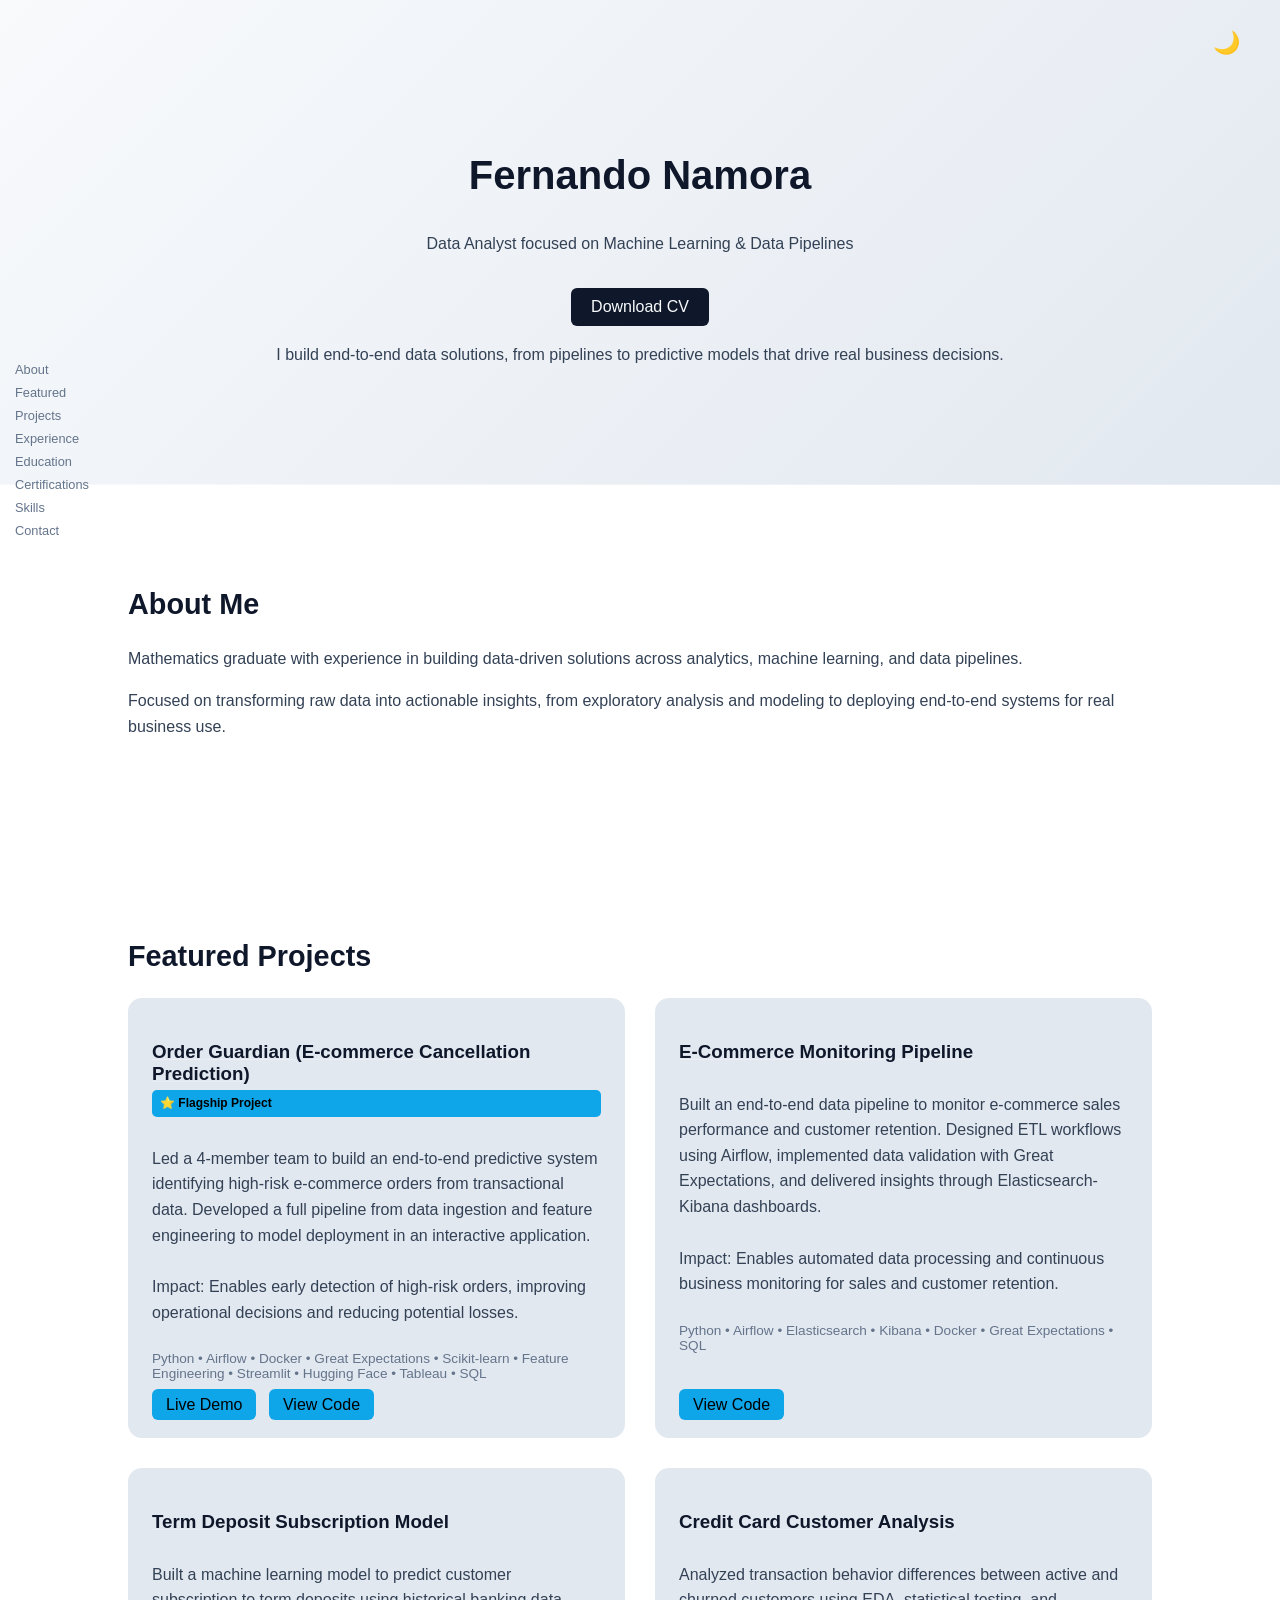
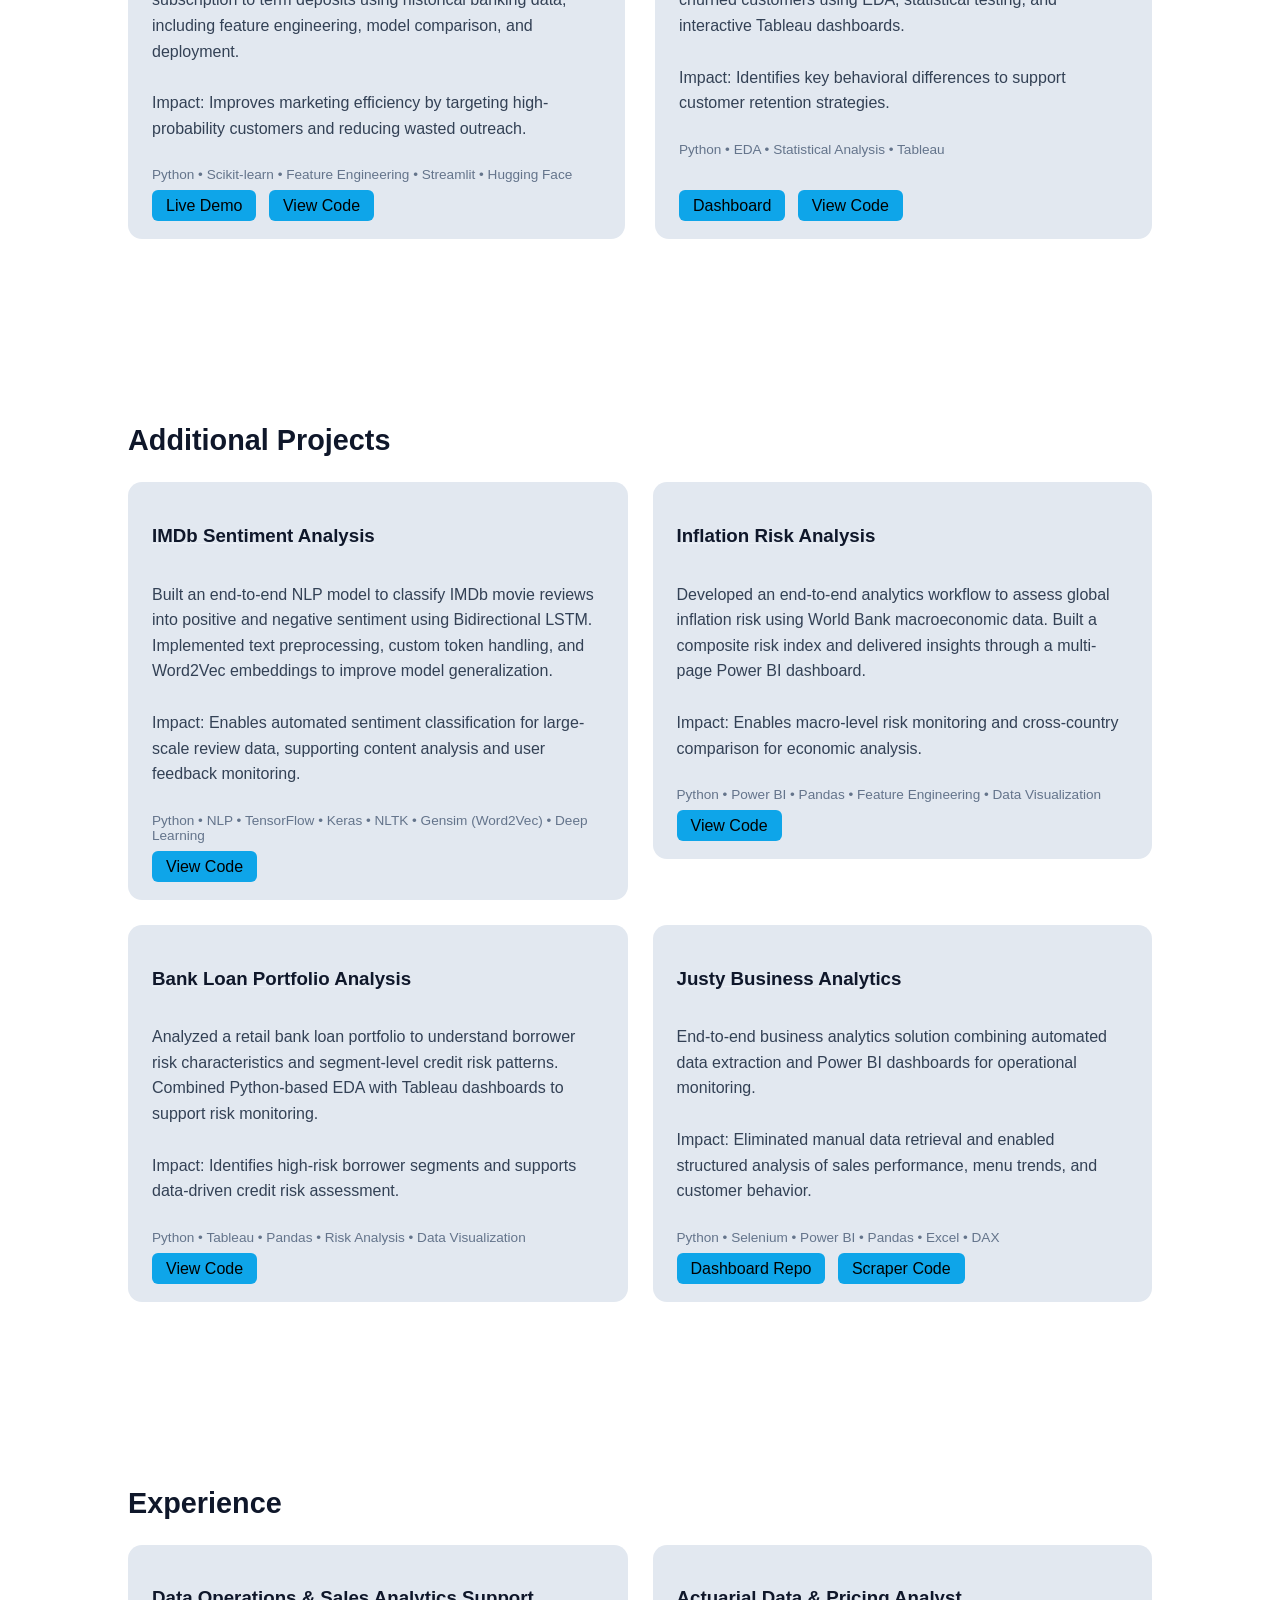
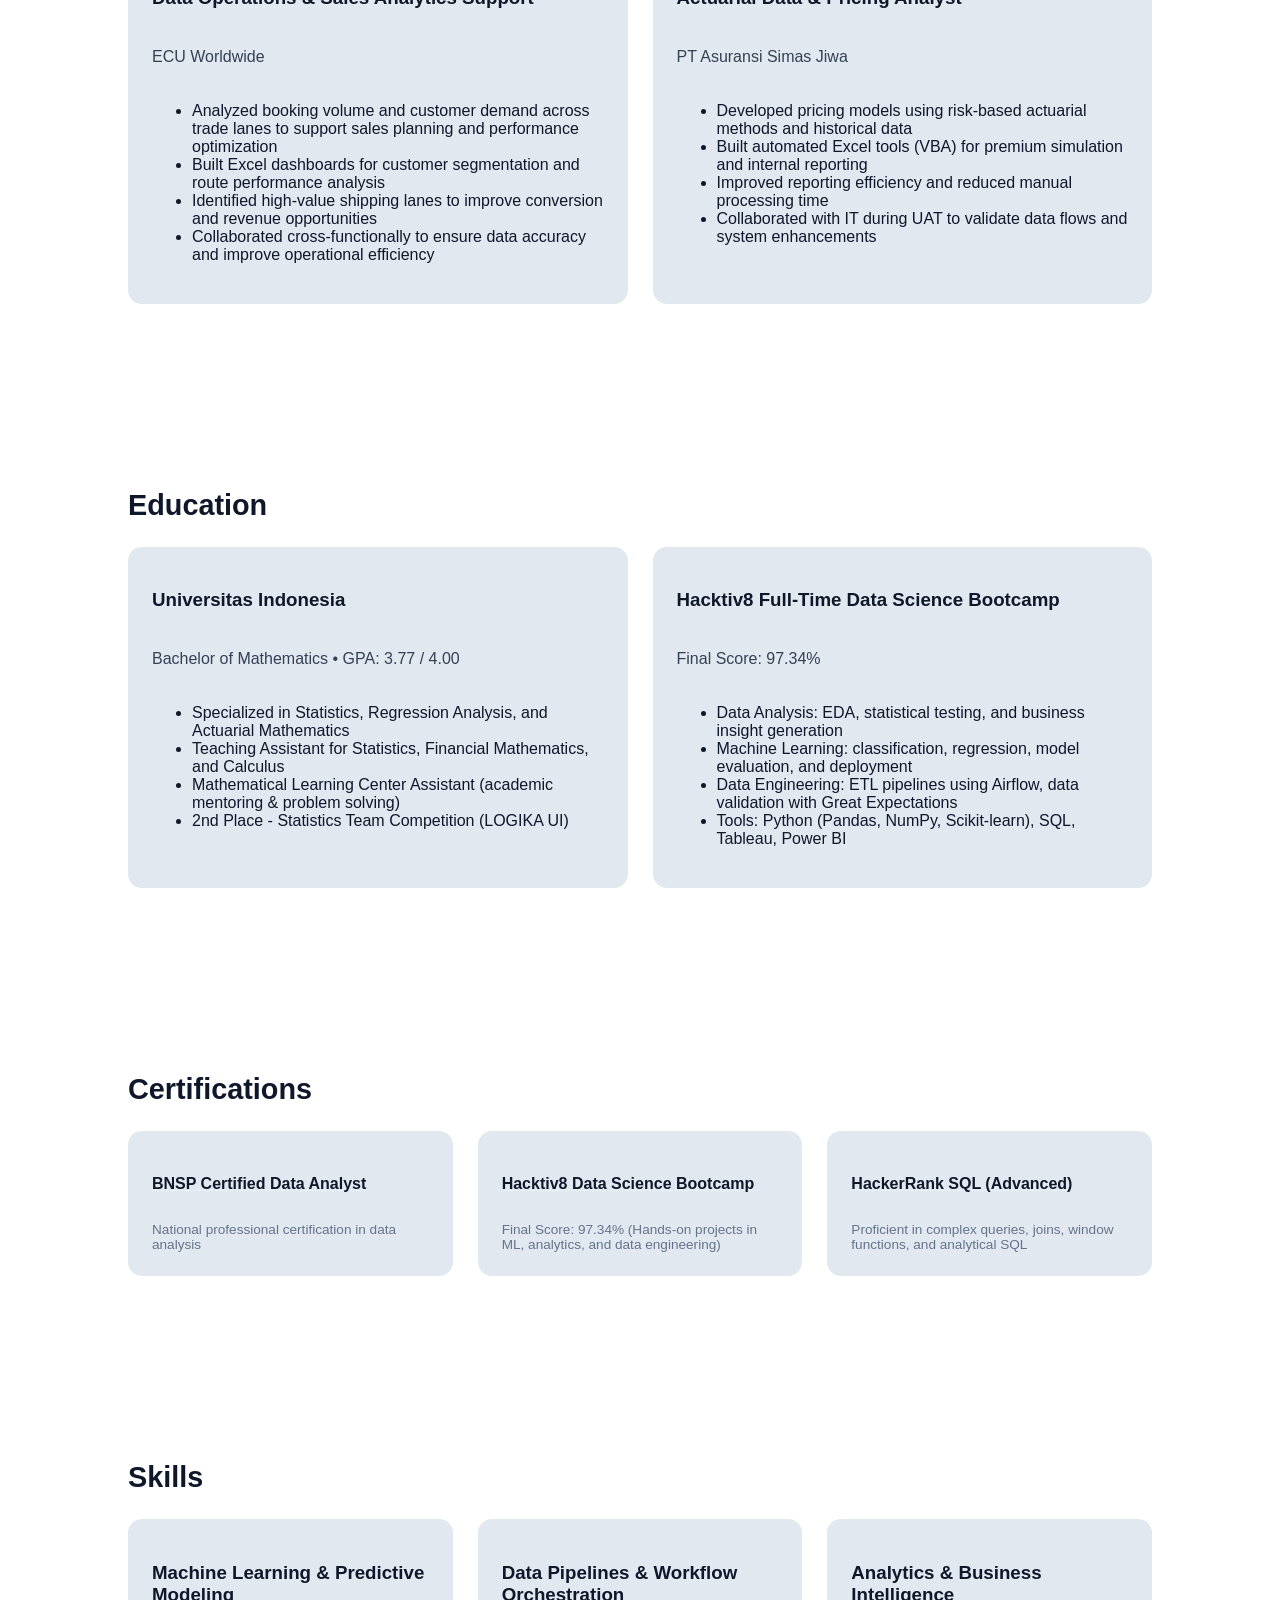
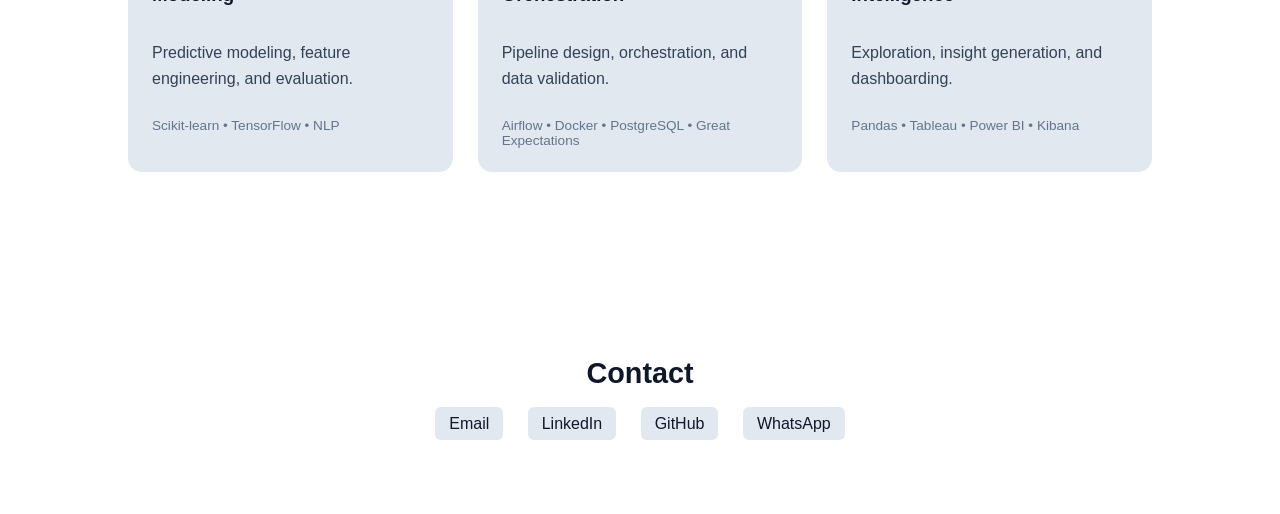
==== commit 407ca6a9: "Add new sentiment analysis project" ====
--- a/index.html
+++ b/index.html
@@ -3,7 +3,7 @@
 <head>
   <meta charset="UTF-8">
   <title>Fernando Namora</title>
-  <link rel="stylesheet" href="style.css">
+  <link rel="stylesheet" href="/style.css">
 </head>
 
 <body>
@@ -163,7 +163,30 @@
 
   <h2>Additional Projects</h2>
 
-  <div class="grid">
+  <div class="projects-grid">
+
+    <div class="card">
+      <h3>
+        <a href="projects/imdb-sentiment.html">
+          IMDb Sentiment Analysis
+        </a>
+      </h3>
+
+      <p>
+        Built an end-to-end NLP model to classify IMDb movie reviews into positive and negative sentiment using Bidirectional LSTM. 
+        Implemented text preprocessing, custom token handling, and Word2Vec embeddings to improve model generalization.
+      </p>
+
+      <p class="impact">
+        Impact: Enables automated sentiment classification for large-scale review data, supporting content analysis and user feedback monitoring.
+      </p>
+
+      <span>Python • NLP • TensorFlow • Keras • NLTK • Gensim (Word2Vec) • Deep Learning</span>
+
+      <div class="links">
+        <a href="https://github.com/namora-fernando/sentiment-analysis-bilstm-word2vec" target="_blank">View Code</a>
+      </div>
+    </div>
 
     <div class="card">
       <h3>
@@ -406,7 +429,7 @@
 }
 
 window.onload = function () {
-  if (localStorage.getItem("theme") === "light") {
+  if (localStorage.getItem("theme") !== "dark") {
     document.body.classList.add("light");
   }
 };
--- a/style.css
+++ b/style.css
@@ -72,6 +72,14 @@
   gap: 25px;
 }
 
+/* PROJECTS GRID */
+.projects-grid {
+  display: grid;
+  grid-template-columns: repeat(2, 1fr);
+  gap: 25px;
+  align-items: start;
+}
+
 /* FEATURED GRID */
 .featured-grid {
   display: grid;
@@ -91,7 +99,6 @@
 .card {
   display: flex;
   flex-direction: column;
-  height: 100%;
 }
 
 .card:hover,
